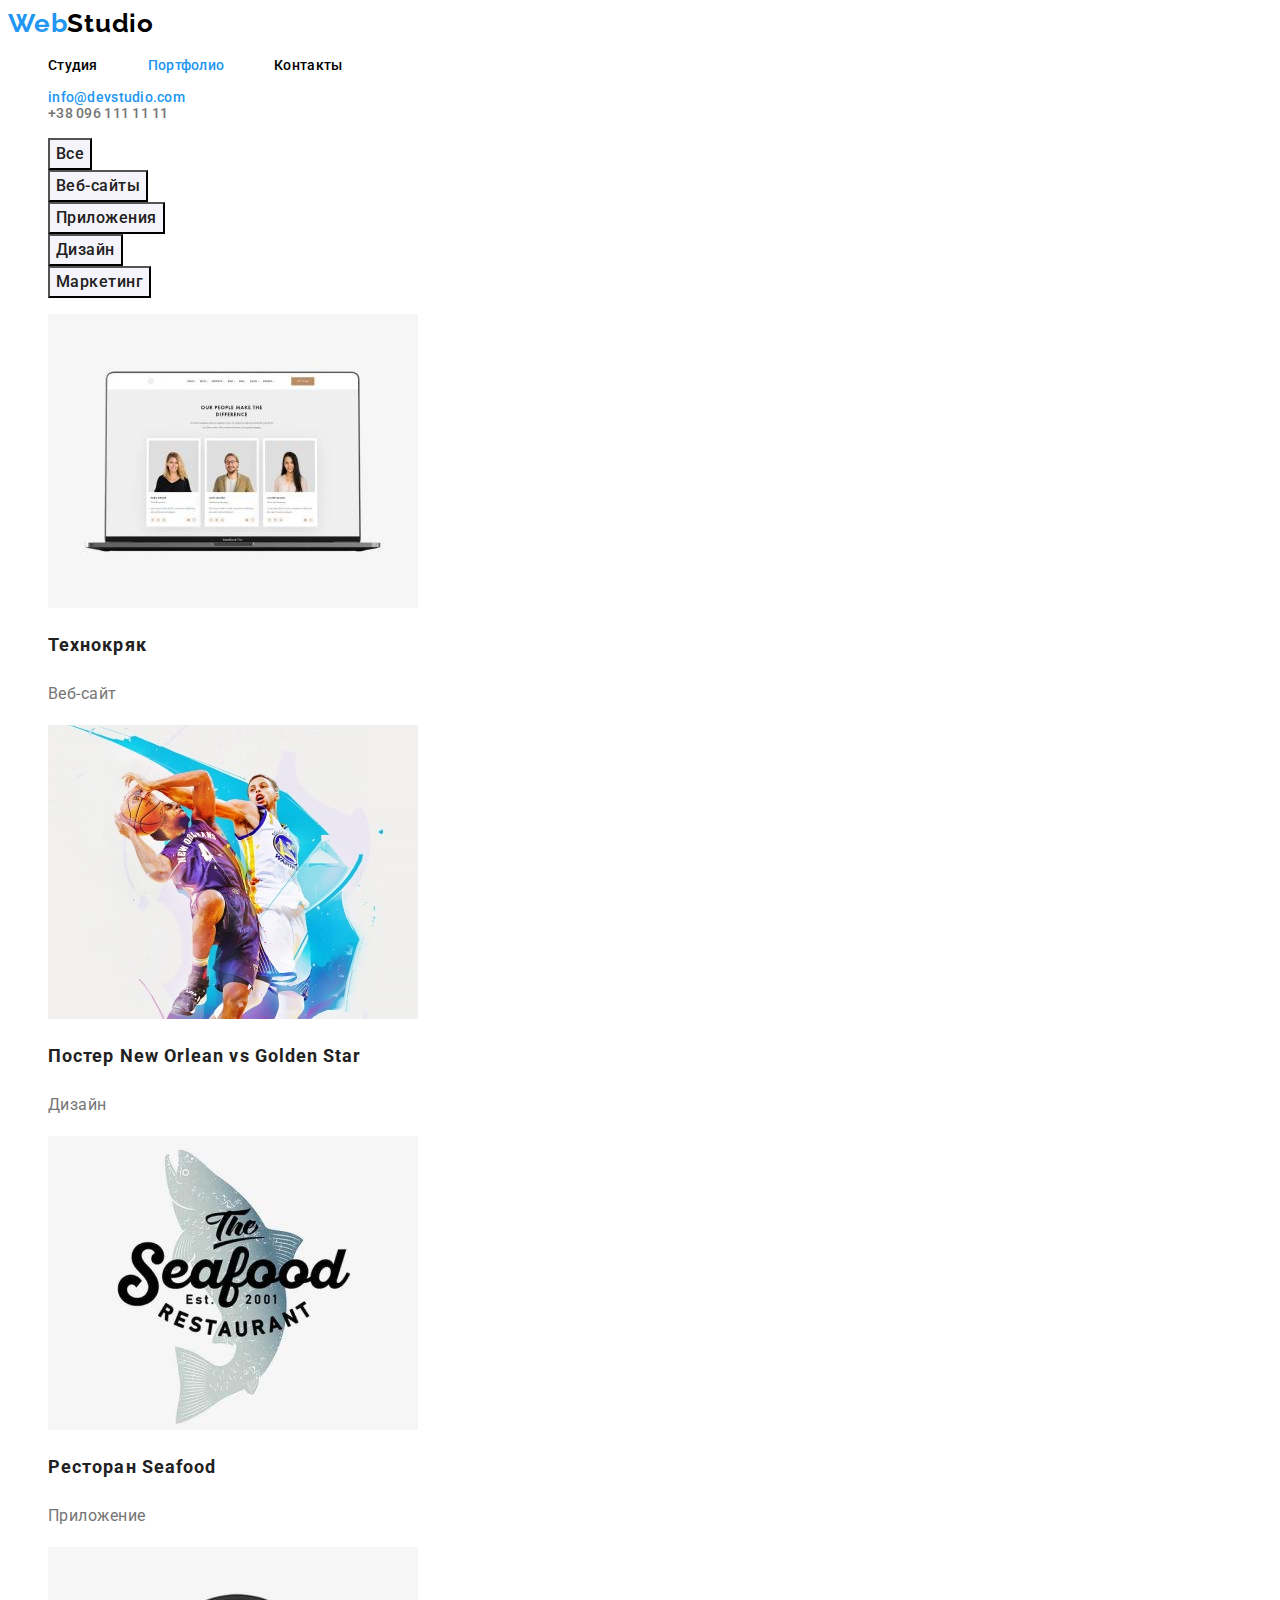
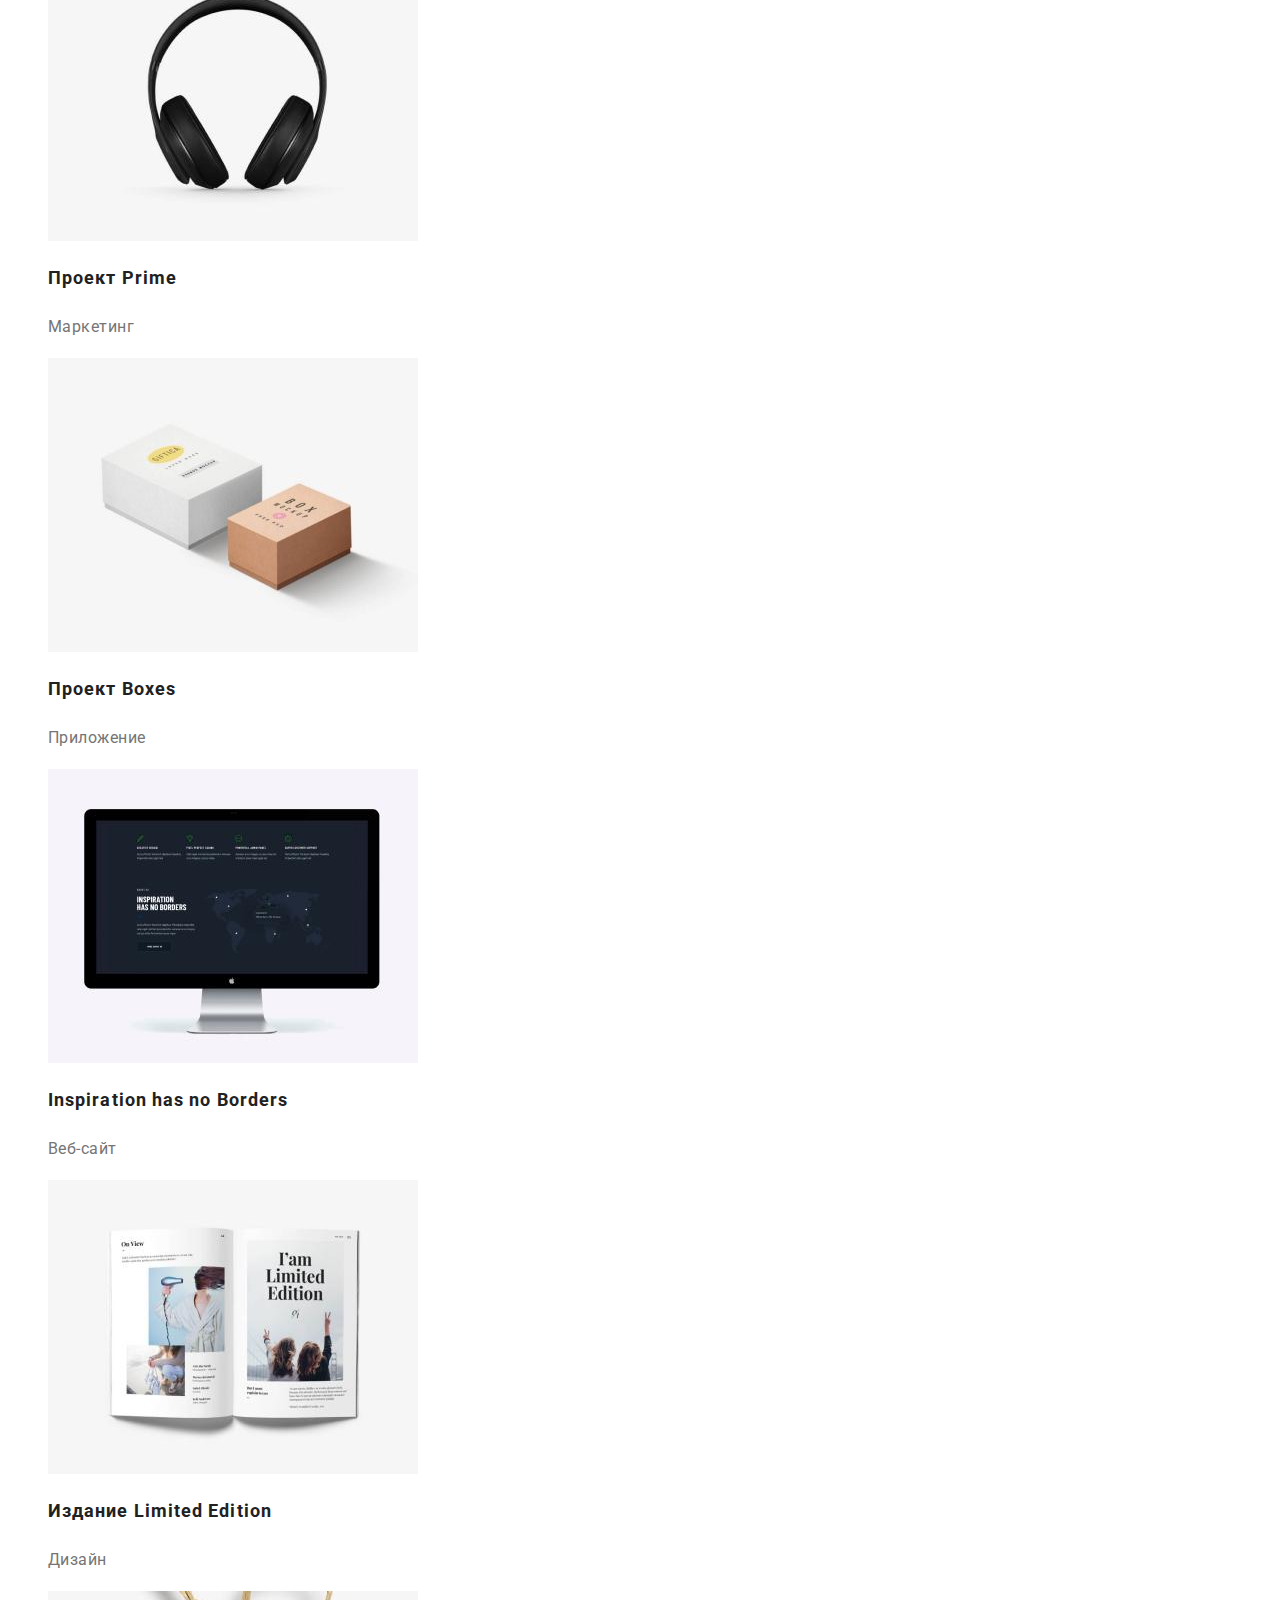
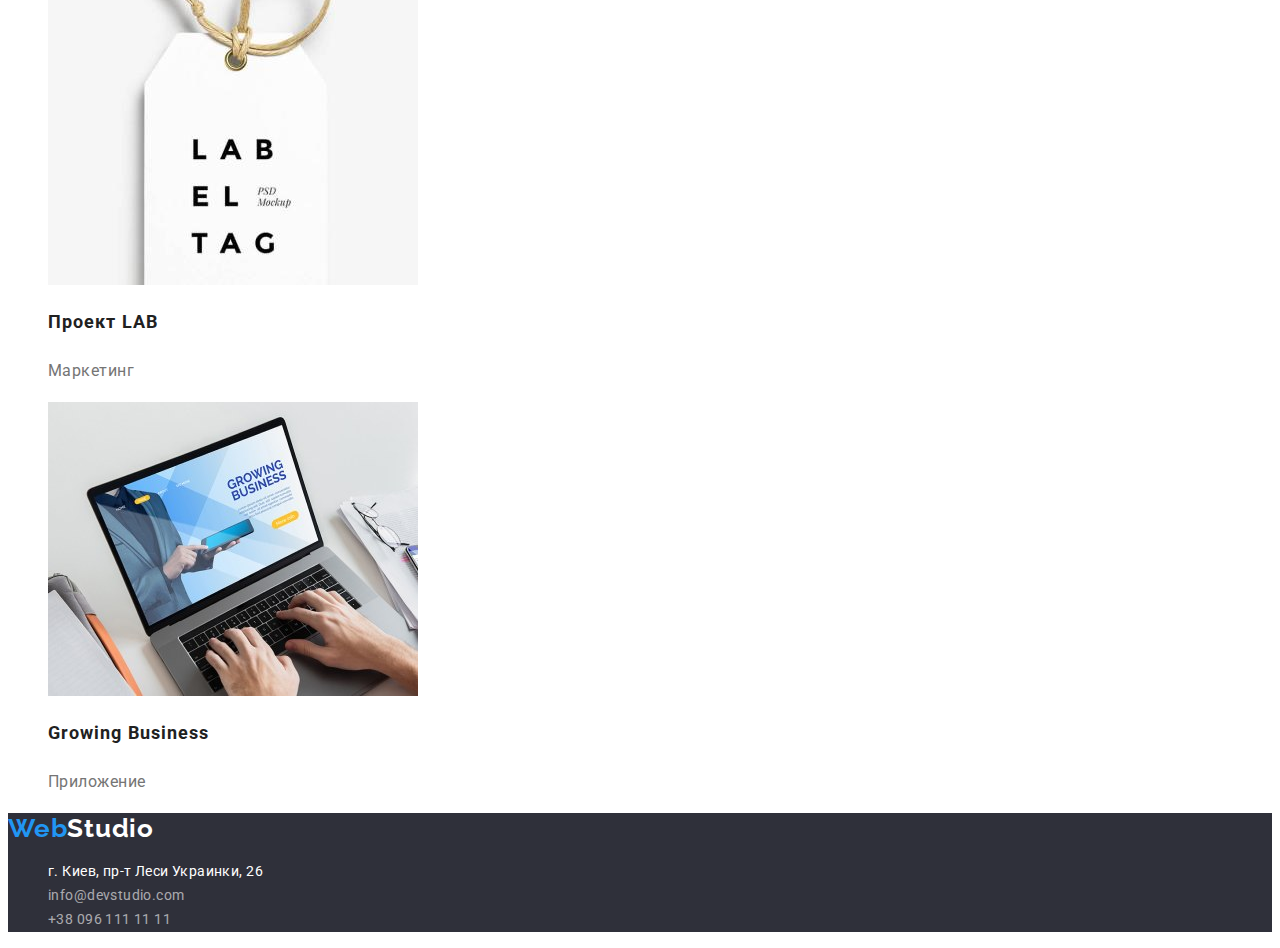
==== portfolio.html @ 764899c0 "start" ====
<!DOCTYPE html>
<html lang="ru">

<head>
  <meta charset="UTF-8" />
  <meta http-equiv="X-UA-Compatible" content="IE=edge" />
  <meta name="viewport" content="width=device-width, initial-scale=1.0" />
  <title>webstudio</title>
  <link rel="preconnect" href="https://fonts.googleapis.com" />
  <link rel="preconnect" href="https://fonts.gstatic.com" crossorigin />
  <link href="https://fonts.googleapis.com/css2?family=Raleway:wght@700&family=Roboto:wght@400;500;700;900&display=swap"
    rel="stylesheet" />
  <link rel="stylesheet" href="./css/styles.css" />
</head>

<body>
  <header class="header">
    <a class="header-logo" href="./index.html"><span class="header-web" lang="en">Web</span><span class="header-studio"
        lang="en">Studio</span></a>
    <nav class="header-nav">
      <ul class="header-list list">
        <li class="header-item"><a href="./index.html" class="header-link link ">Студия</a></li>
        <li class="header-item"><a href="./portfolio.html" class="header-link link current">Портфолио</a></li>
        <li class="header-item"><a href="" class="header-link link">Контакты</a></li>
      </ul>
    </nav>

    <ul class="header-contacts list">
      <li class="header-item"><a href="mailto:info@devstudio.com"
          class="header-contacts link current">info@devstudio.com</a></li>
      <li class="header-item"><a href="tel:+380961111111" class="header-contacts link">+38 096 111 11 11</a></li>
    </ul>
  </header>

  <main>
    <section class="filter">
      <h1 class="visually-hidden">Фильтр</h1>
      <ul class="filter-list list">
        <li class="filter-item"><button type="button" class="filter-button">Все</button></li>
        <li class="filter-item"><button type="button" class="filter-button">Веб-сайты</button></li>
        <li class="filter-item"><button type="button" class="filter-button">Приложения</button></li>
        <li class="filter-item"><button type="button" class="filter-button">Дизайн</button></li>
        <li class="filter-item"><button type="button" class="filter-button">Маркетинг</button></li>
      </ul>
      <ul class="filter-examples">
        <li class="filter-examples-item"><a href="" class="filter-examples-link link"></a>
          <img src="./images/portfolio/portfolio1.jpg" alt="веб-сайт технокряк" />
          width="370"
          height="294"
          <h2 class="filter-examples-title">Технокряк</h2>
          <p class="filter-examples-text">Веб-сайт</p>
        </li>
        <li class="filter-examples-item"><a href="" class="filter-examples-link link"></a>
          <img src="./images/portfolio/portfolio2.jpg" alt="Постер New Orlean vs Golden Star" />
          width="370"
          height="294"
          <h2 class="filter-examples-title">Постер <span lang="en">New Orlean vs Golden Star</span></h2>
          <p class="filter-examples-text">Дизайн</p>
        </li>
        <li class="filter-examples-item"><a href="" class="filter-examples-link link"></a>
          <img src="./images/portfolio/portfolio3.jpg" alt="Ресторан Seafood" />
          width="370"
          height="294"
          <h2 class="filter-examples-title">Ресторан <span lang="en">Seafood</span></h2>
          <p class="filter-examples-text">Приложение</p>
        </li>
        <li class="filter-examples-item"><a href="" class="filter-examples-link link"></a>
          <img src="./images/portfolio/portfolio4.jpg" alt="Проект Prime" />
          width="370"
          height="294"
          <h2 class="filter-examples-title">Проект <span lang="en">Prime</span></h2>
          <p class="filter-examples-text">Маркетинг</p>
        </li>
        <li class="filter-examples-item"><a href="" class="filter-examples-link link"></a>
          <img src="./images/portfolio/portfolio5.jpg" alt="Проект Boxes" />
          width="370"
          height="294"
          <h2 class="filter-examples-title">Проект <span lang="en">Boxes</span></h2>
          <p class="filter-examples-text">Приложение</p>
        </li>
        <li class="filter-examples-item"><a href="" class="filter-examples-link link"></a>
          <img src="./images/portfolio/portfolio6.jpg" alt="Inspiration has no Borders" />
          width="370"
          height="294"
          <h2 class="filter-examples-title"><span lang="en">Inspiration has no Borders</span></h2>
          <p class="filter-examples-text">Веб-сайт</p>
        </li>
        <li class="filter-examples-item"><a href="" class="filter-examples-link link"></a>
          <img src="./images/portfolio/portfolio7.jpg" alt="Издание Limited Edition" />
          width="370"
          height="294"
          <h2 class="filter-examples-title">Издание <span lang="en">Limited Edition</span></h2>
          <p class="filter-examples-text">Дизайн</p>
        </li>
        <li class="filter-examples-item"><a href="" class="filter-examples-link link"></a>
          <img src="./images/portfolio/portfolio8.jpg" alt="Проект LAB" />
          width="370"
          height="294"
          <h2 class="filter-examples-title">Проект <span lang="en">LAB</span></h2>
          <p class="filter-examples-text">Маркетинг</p>
        </li>
        <li class="filter-examples-item"><a href="" class="filter-examples-link link"></a>
          <img src="./images/portfolio/portfolio9.jpg" alt="Growing Business" />
          width="370"
          height="294"
          <h2 class="filter-examples-title"><span lang="en">Growing Business</span></h2>
          <p class="filter-examples-text">Приложение</p>
        </li>
      </ul>
    </section>
  </main>
  <footer class="footer">
    <a class="footer-logo" href="./index.html"><span class="footer-web" lang="en">Web</span><span class="footer-studio"
        lang="en">Studio</span></a>
    <address class="footer-address">
      <ul class="footer-address-list list">
        <li class="footer-address-item">
          <a href="https://goo.gl/maps/FD98pW3v6EqiZi8m8" class="footer-address-map link" target="_blank"
            rel="noopener noreferrer">
            г. Киев, пр-т Леси Украинки, 26
          </a>
        </li>
        <li class="footer-address-item">
          <a href="mailto:info@devstudio.com" class="footer-address-mail link">
            info@devstudio.com
          </a>
        </li>
        <li class="footer-address-item">
          <a href="tel:+380961111111" class="footer-address-tel link">
            +38 096 111 11 11
          </a>
        </li>
      </ul>
    </address>
  </footer>
</body>

</html>
---- css/styles.css ----
:root {
  --logo-color: #ffffff;
  --main-title-color: #ffffff;
  --second-title-color: #212121;
  --first-text-color: #757575;
  --second-text-color: #212121;
  --third-text-color: #ffffff;
  --fourth-text-color: rgba(255, 255, 255, 0.6);
  --button-color: #ffffff;
  --header-main-text-color: #000000;
  --header-second-text-color: #757575;
  --accent-color: #2196f3;
  --background-block-color: #2f303a;
  --background-block-secondary-color: #f5f4fa;
  --background-color-third-color: #ffffff;
}

body {
  font-family: "Roboto", sans-serif;
  color: var(--main-title-color);
}

.list {
  list-style: none;
}
.link {
  text-decoration: none;
}
.visually-hidden {
  position: absolute;
  white-space: nowrap;
  width: 1px;
  height: 1px;
  overflow: hidden;
  border: 0;
  padding: 0;
  clip: rect(0 0 0 0);
  clip-path: inset(50%);
  margin: -1px;
}

/* ---------------HEADER----------------- */
.header-link,
.footer-link {
  font-weight: 500;
  font-size: 14px;
  line-height: 1.14;
  letter-spacing: 0.02em;
  color: var(--header-main-text-color);
}
.header-link:hover,
.header-link:focus {
  color: var(--accent-color);
}
.header-nav .link.current {
  color: var(--accent-color);
}
.header-contacts .link.current {
  color: var(--accent-color);
}
.header-contacts:hover,
.header-contacts:focus {
  color: var(--accent-color);
}
.header-logo {
  font-family: Raleway;
  font-weight: 700;
  font-size: 26px;
  line-height: 1.19;
  letter-spacing: 0.03em;
  text-decoration: none;
}
.header-web {
  color: var(--accent-color);
}
.header-studio {
  color: var(--header-main-text-color);
}
.header-list {
  display: flex;
}
.header-item:not(:last-child) {
  margin-right: 50px;
}
.header-contacts {
  font-weight: 500;
  font-size: 14px;
  line-height: 1.14;
  letter-spacing: 0.02em;
  color: var(--header-second-text-color);
  text-decoration: none;
}

/* --------------HERO---------------- */
.hero-title {
  font-weight: 900;
  font-size: 44px;
  line-height: 1.36;
  text-align: center;
  letter-spacing: 0.06em;
  text-transform: uppercase;
  color: var(--main-title-color);
}
.hero-btn {
  font-family: inherit;
  font-weight: 700;
  font-size: 16px;
  line-height: 1.87;
  display: flex;
  align-items: center;
  text-align: center;
  letter-spacing: 0.06em;
  cursor: pointer;
  color: var(--button-color);
  background-color: var(--accent-color);
}
.hero {
  background-color: var(--background-block-color);
}
/* ----------------FEATURES---------------*/
.features-title {
  font-weight: 700;
  font-size: 14px;
  line-height: 1.14;
  letter-spacing: 0.03em;
  text-transform: uppercase;
  color: var(--second-title-color);
}
.features-text {
  font-size: 14px;
  line-height: 1.71;
  letter-spacing: 0.03em;
  color: var(--first-text-color);
}
/* -----------------ABOUT-US-------------- */
.about-us-title {
  font-weight: 700;
  font-size: 36px;
  line-height: 1.67;
  text-align: center;
  letter-spacing: 0.03em;
  color: var(--second-title-color);
}
/* -----------------OUR-TEAM--------------- */
.our-team-title {
  font-weight: 700;
  font-size: 36px;
  line-height: 1.17;
  text-align: center;
  letter-spacing: 0.03em;
  color: var(--second-title-color);
}
.our-team-subtitle {
  font-weight: 500;
  font-size: 16px;
  line-height: 1.19;
  text-align: center;
  letter-spacing: 0.03em;
  color: var(--second-text-color);
}
.our-team-text {
  font-size: 16px;
  line-height: 1.19;
  text-align: center;
  letter-spacing: 0.03em;
  color: var(--first-text-color);
}
.our-team {
  background-color: var(--background-block-secondary-color);
}
/* -----------------FOOTER-------------------------- */
.footer-address-map:hover,
.footer-address-map:focus {
  color: var(--accent-color);
}
.footer-address-mail:hover,
.footer-address-mail:focus {
  color: var(--accent-color);
}
.footer-address-tel:hover,
.footer-address-tel:focus {
  color: var(--accent-color);
}

.footer-address-tel {
  font-size: 14px;
  line-height: 1.71;
  letter-spacing: 0.03em;
  color: var(--fourth-text-color);
}
.footer-address-mail {
  font-size: 14px;
  line-height: 1.71;
  letter-spacing: 0.03em;
  color: var(--fourth-text-color);
}
.footer-address-map {
  font-size: 14px;
  line-height: 1.71;
  letter-spacing: 0.03em;
  color: var(--third-text-color);
}
.footer-address {
  font-style: normal;
}
.footer-logo {
  font-family: Raleway;
  font-weight: 700;
  font-size: 26px;
  line-height: 1.19;
  letter-spacing: 0.03em;
  text-decoration: none;
}
.footer-web {
  color: var(--accent-color);
}
.footer-studio {
  color: var(--logo-color);
}
.footer {
  background-color: var(--background-block-color);
}

/* ---------PORTFOLIO-FILTER------ */
.filter-button {
  font-family: inherit;
  font-weight: 500;
  font-size: 16px;
  line-height: 1.63;
  letter-spacing: 0.03em;
  text-align: center;
  cursor: pointer;
  color: var(--second-title-color);
  background-color: var(--background-block-secondary-color);
}
.filter-button:hover,
.filter-button:focus {
  background-color: var(--accent-color);
  color: var(--button-color);
}
.filter-examples-title {
  font-weight: 700;
  font-size: 18px;
  line-height: 2;
  text-align: left;
  letter-spacing: 0.06em;
  color: var(--second-title-color);
  background-color: var(--background-color-third-color);
}
.filter-examples-text {
  font-size: 16px;
  line-height: 1.88;
  text-align: left;
  letter-spacing: 0.03em;
  color: var(--first-text-color);
  background-color: var(--background-color-third-color);
}
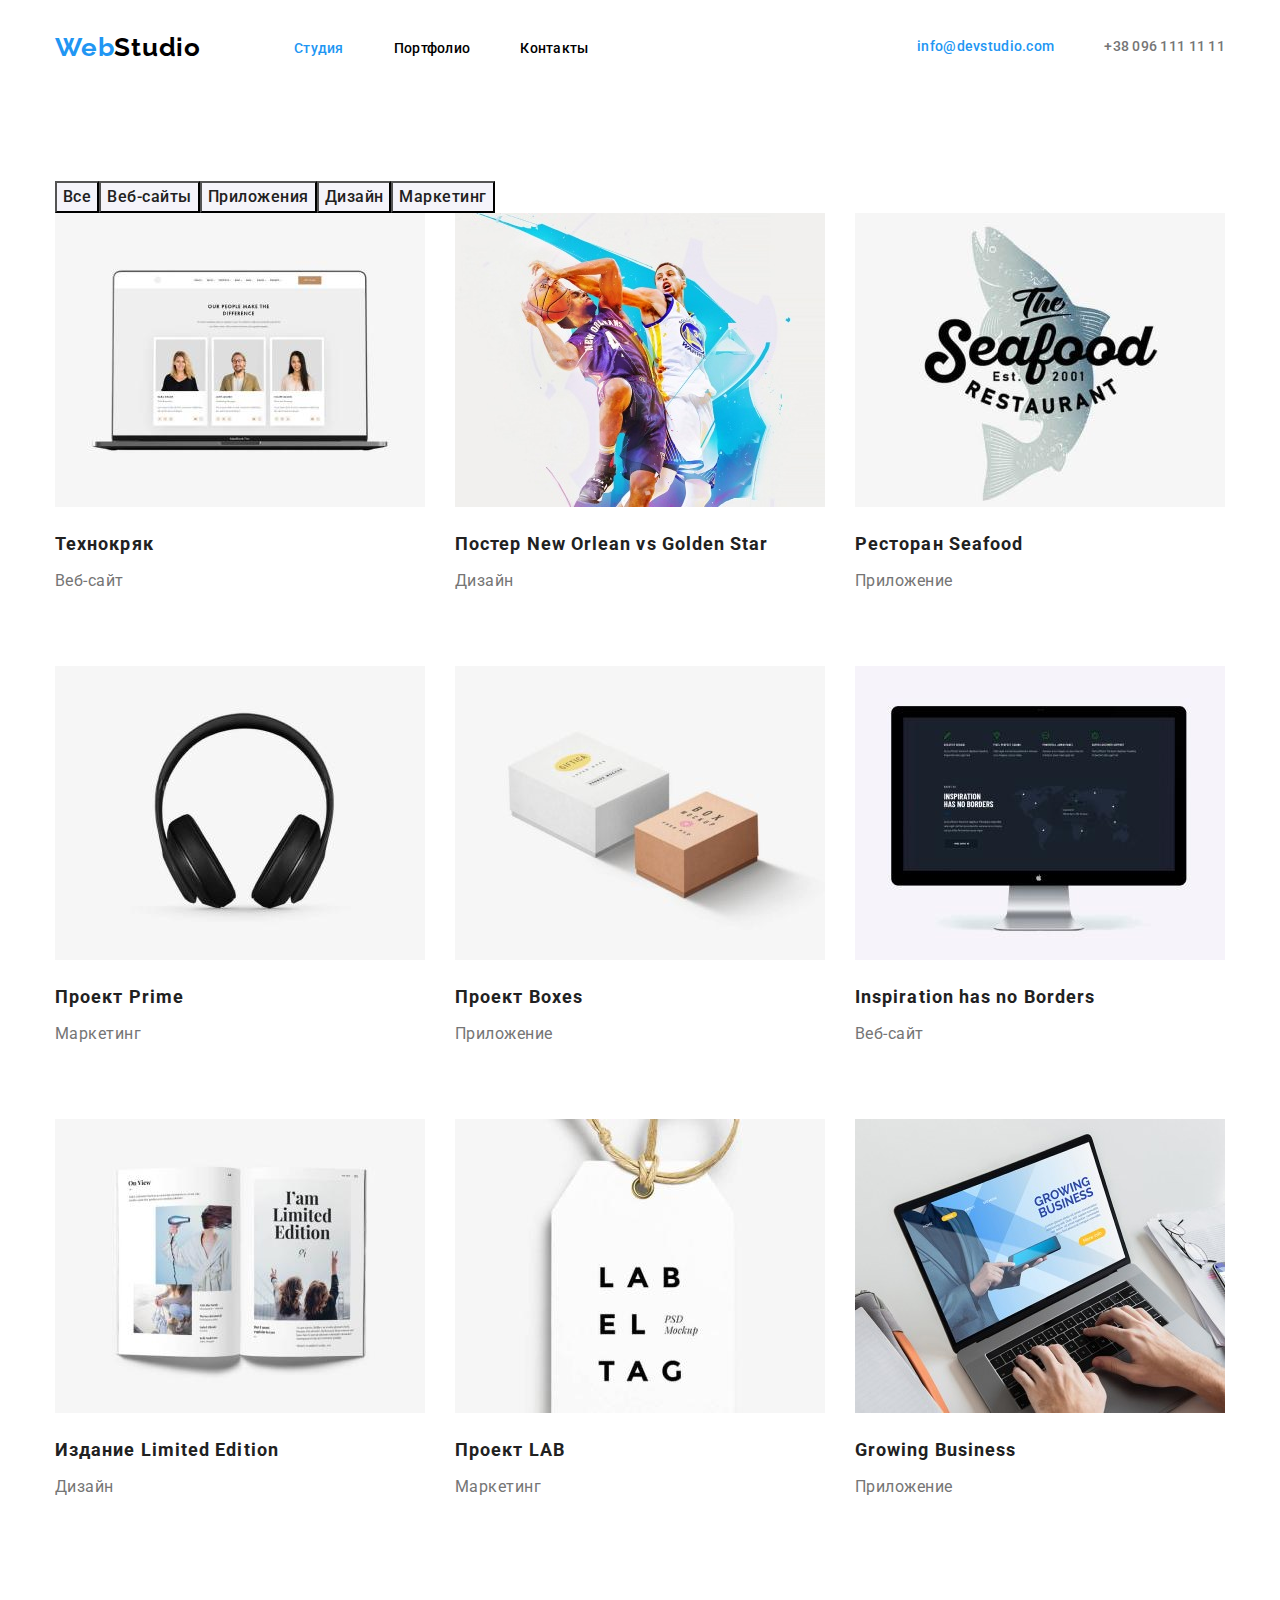
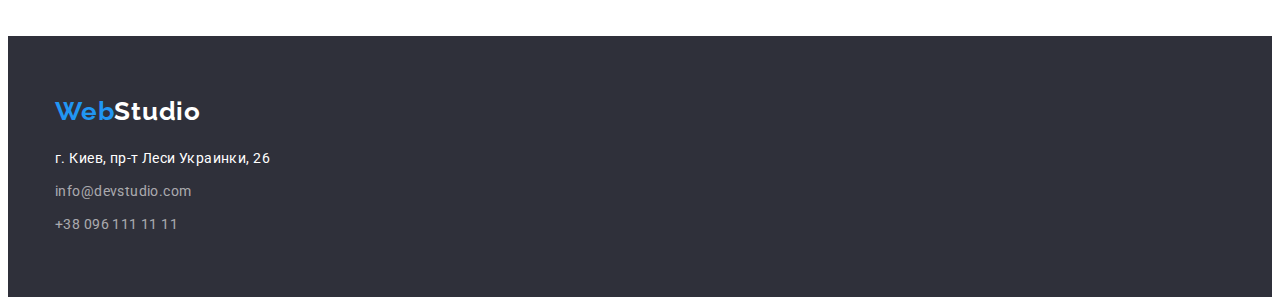
==== commit 63b144f3: "filter-examples done" ====
--- a/portfolio.html
+++ b/portfolio.html
@@ -10,128 +10,149 @@
   <link rel="preconnect" href="https://fonts.gstatic.com" crossorigin />
   <link href="https://fonts.googleapis.com/css2?family=Raleway:wght@700&family=Roboto:wght@400;500;700;900&display=swap"
     rel="stylesheet" />
+  <link rel="stylesheet" href="https://cdnjs.cloudflare.com/ajax/libs/modern-normalize/1.1.0/modern-normalize.min.css"
+    integrity="sha512-wpPYUAdjBVSE4KJnH1VR1HeZfpl1ub8YT/NKx4PuQ5NmX2tKuGu6U/JRp5y+Y8XG2tV+wKQpNHVUX03MfMFn9Q=="
+    crossorigin="anonymous" referrerpolicy="no-referrer" />
   <link rel="stylesheet" href="./css/styles.css" />
 </head>
 
 <body>
   <header class="header">
-    <a class="header-logo" href="./index.html"><span class="header-web" lang="en">Web</span><span class="header-studio"
-        lang="en">Studio</span></a>
-    <nav class="header-nav">
-      <ul class="header-list list">
-        <li class="header-item"><a href="./index.html" class="header-link link ">Студия</a></li>
-        <li class="header-item"><a href="./portfolio.html" class="header-link link current">Портфолио</a></li>
-        <li class="header-item"><a href="" class="header-link link">Контакты</a></li>
+    <div class="container header-container">
+      <a class="header-logo" href="./index.html">
+        <span class="header-web" lang="en">Web</span><span class="header-studio" lang="en">Studio</span>
+      </a>
+      <nav class="header-nav">
+        <ul class="header-list list">
+          <li class="header-item">
+            <a href="./index.html" class="header-link link current">Студия</a>
+          </li>
+          <li class="header-item">
+            <a href="./portfolio.html" class="header-link link">Портфолио</a>
+          </li>
+          <li class="header-item">
+            <a href="" class="header-link link">Контакты</a>
+          </li>
+        </ul>
+      </nav>
+
+      <ul class="header-contacts list">
+        <li class="header-item">
+          <a href="mailto:info@devstudio.com" class="header-contacts link current">info@devstudio.com</a>
+        </li>
+        <li class="header-item">
+          <a href="tel:+380961111111" class="header-contacts link">
+            +38 096 111 11 11
+          </a>
+        </li>
       </ul>
-    </nav>
-
-    <ul class="header-contacts list">
-      <li class="header-item"><a href="mailto:info@devstudio.com"
-          class="header-contacts link current">info@devstudio.com</a></li>
-      <li class="header-item"><a href="tel:+380961111111" class="header-contacts link">+38 096 111 11 11</a></li>
-    </ul>
+    </div>
   </header>
 
   <main>
     <section class="filter">
-      <h1 class="visually-hidden">Фильтр</h1>
-      <ul class="filter-list list">
-        <li class="filter-item"><button type="button" class="filter-button">Все</button></li>
-        <li class="filter-item"><button type="button" class="filter-button">Веб-сайты</button></li>
-        <li class="filter-item"><button type="button" class="filter-button">Приложения</button></li>
-        <li class="filter-item"><button type="button" class="filter-button">Дизайн</button></li>
-        <li class="filter-item"><button type="button" class="filter-button">Маркетинг</button></li>
-      </ul>
-      <ul class="filter-examples">
-        <li class="filter-examples-item"><a href="" class="filter-examples-link link"></a>
-          <img src="./images/portfolio/portfolio1.jpg" alt="веб-сайт технокряк" />
-          width="370"
-          height="294"
-          <h2 class="filter-examples-title">Технокряк</h2>
-          <p class="filter-examples-text">Веб-сайт</p>
-        </li>
-        <li class="filter-examples-item"><a href="" class="filter-examples-link link"></a>
-          <img src="./images/portfolio/portfolio2.jpg" alt="Постер New Orlean vs Golden Star" />
-          width="370"
-          height="294"
-          <h2 class="filter-examples-title">Постер <span lang="en">New Orlean vs Golden Star</span></h2>
-          <p class="filter-examples-text">Дизайн</p>
-        </li>
-        <li class="filter-examples-item"><a href="" class="filter-examples-link link"></a>
-          <img src="./images/portfolio/portfolio3.jpg" alt="Ресторан Seafood" />
-          width="370"
-          height="294"
-          <h2 class="filter-examples-title">Ресторан <span lang="en">Seafood</span></h2>
-          <p class="filter-examples-text">Приложение</p>
-        </li>
-        <li class="filter-examples-item"><a href="" class="filter-examples-link link"></a>
-          <img src="./images/portfolio/portfolio4.jpg" alt="Проект Prime" />
-          width="370"
-          height="294"
-          <h2 class="filter-examples-title">Проект <span lang="en">Prime</span></h2>
-          <p class="filter-examples-text">Маркетинг</p>
-        </li>
-        <li class="filter-examples-item"><a href="" class="filter-examples-link link"></a>
-          <img src="./images/portfolio/portfolio5.jpg" alt="Проект Boxes" />
-          width="370"
-          height="294"
-          <h2 class="filter-examples-title">Проект <span lang="en">Boxes</span></h2>
-          <p class="filter-examples-text">Приложение</p>
-        </li>
-        <li class="filter-examples-item"><a href="" class="filter-examples-link link"></a>
-          <img src="./images/portfolio/portfolio6.jpg" alt="Inspiration has no Borders" />
-          width="370"
-          height="294"
-          <h2 class="filter-examples-title"><span lang="en">Inspiration has no Borders</span></h2>
-          <p class="filter-examples-text">Веб-сайт</p>
-        </li>
-        <li class="filter-examples-item"><a href="" class="filter-examples-link link"></a>
-          <img src="./images/portfolio/portfolio7.jpg" alt="Издание Limited Edition" />
-          width="370"
-          height="294"
-          <h2 class="filter-examples-title">Издание <span lang="en">Limited Edition</span></h2>
-          <p class="filter-examples-text">Дизайн</p>
-        </li>
-        <li class="filter-examples-item"><a href="" class="filter-examples-link link"></a>
-          <img src="./images/portfolio/portfolio8.jpg" alt="Проект LAB" />
-          width="370"
-          height="294"
-          <h2 class="filter-examples-title">Проект <span lang="en">LAB</span></h2>
-          <p class="filter-examples-text">Маркетинг</p>
-        </li>
-        <li class="filter-examples-item"><a href="" class="filter-examples-link link"></a>
-          <img src="./images/portfolio/portfolio9.jpg" alt="Growing Business" />
-          width="370"
-          height="294"
-          <h2 class="filter-examples-title"><span lang="en">Growing Business</span></h2>
-          <p class="filter-examples-text">Приложение</p>
-        </li>
-      </ul>
+      <div class="container">
+        <h1 class="visually-hidden">Фильтр</h1>
+        <ul class="filter-list list">
+          <li class="filter-item"><button type="button" class="filter-button">Все</button></li>
+          <li class="filter-item"><button type="button" class="filter-button">Веб-сайты</button></li>
+          <li class="filter-item"><button type="button" class="filter-button">Приложения</button></li>
+          <li class="filter-item"><button type="button" class="filter-button">Дизайн</button></li>
+          <li class="filter-item"><button type="button" class="filter-button">Маркетинг</button></li>
+        </ul>
+        <ul class="filter-examples">
+          <li class="filter-examples-item"><a href="" class="filter-examples-link link"></a>
+            <img src="./images/portfolio/portfolio1.jpg" alt="веб-сайт технокряк" />
+            width="370"
+            height="294"
+            <h2 class="filter-examples-title">Технокряк</h2>
+            <p class="filter-examples-text">Веб-сайт</p>
+          </li>
+          <li class="filter-examples-item"><a href="" class="filter-examples-link link"></a>
+            <img src="./images/portfolio/portfolio2.jpg" alt="Постер New Orlean vs Golden Star" />
+            width="370"
+            height="294"
+            <h2 class="filter-examples-title">Постер <span lang="en">New Orlean vs Golden Star</span></h2>
+            <p class="filter-examples-text">Дизайн</p>
+          </li>
+          <li class="filter-examples-item"><a href="" class="filter-examples-link link"></a>
+            <img src="./images/portfolio/portfolio3.jpg" alt="Ресторан Seafood" />
+            width="370"
+            height="294"
+            <h2 class="filter-examples-title">Ресторан <span lang="en">Seafood</span></h2>
+            <p class="filter-examples-text">Приложение</p>
+          </li>
+          <li class="filter-examples-item"><a href="" class="filter-examples-link link"></a>
+            <img src="./images/portfolio/portfolio4.jpg" alt="Проект Prime" />
+            width="370"
+            height="294"
+            <h2 class="filter-examples-title">Проект <span lang="en">Prime</span></h2>
+            <p class="filter-examples-text">Маркетинг</p>
+          </li>
+          <li class="filter-examples-item"><a href="" class="filter-examples-link link"></a>
+            <img src="./images/portfolio/portfolio5.jpg" alt="Проект Boxes" />
+            width="370"
+            height="294"
+            <h2 class="filter-examples-title">Проект <span lang="en">Boxes</span></h2>
+            <p class="filter-examples-text">Приложение</p>
+          </li>
+          <li class="filter-examples-item"><a href="" class="filter-examples-link link"></a>
+            <img src="./images/portfolio/portfolio6.jpg" alt="Inspiration has no Borders" />
+            width="370"
+            height="294"
+            <h2 class="filter-examples-title"><span lang="en">Inspiration has no Borders</span></h2>
+            <p class="filter-examples-text">Веб-сайт</p>
+          </li>
+          <li class="filter-examples-item"><a href="" class="filter-examples-link link"></a>
+            <img src="./images/portfolio/portfolio7.jpg" alt="Издание Limited Edition" />
+            width="370"
+            height="294"
+            <h2 class="filter-examples-title">Издание <span lang="en">Limited Edition</span></h2>
+            <p class="filter-examples-text">Дизайн</p>
+          </li>
+          <li class="filter-examples-item"><a href="" class="filter-examples-link link"></a>
+            <img src="./images/portfolio/portfolio8.jpg" alt="Проект LAB" />
+            width="370"
+            height="294"
+            <h2 class="filter-examples-title">Проект <span lang="en">LAB</span></h2>
+            <p class="filter-examples-text">Маркетинг</p>
+          </li>
+          <li class="filter-examples-item"><a href="" class="filter-examples-link link"></a>
+            <img src="./images/portfolio/portfolio9.jpg" alt="Growing Business" />
+            width="370"
+            height="294"
+            <h2 class="filter-examples-title"><span lang="en">Growing Business</span></h2>
+            <p class="filter-examples-text">Приложение</p>
+          </li>
+        </ul>
+      </div>
     </section>
   </main>
   <footer class="footer">
-    <a class="footer-logo" href="./index.html"><span class="footer-web" lang="en">Web</span><span class="footer-studio"
-        lang="en">Studio</span></a>
-    <address class="footer-address">
-      <ul class="footer-address-list list">
-        <li class="footer-address-item">
-          <a href="https://goo.gl/maps/FD98pW3v6EqiZi8m8" class="footer-address-map link" target="_blank"
-            rel="noopener noreferrer">
-            г. Киев, пр-т Леси Украинки, 26
-          </a>
-        </li>
-        <li class="footer-address-item">
-          <a href="mailto:info@devstudio.com" class="footer-address-mail link">
-            info@devstudio.com
-          </a>
-        </li>
-        <li class="footer-address-item">
-          <a href="tel:+380961111111" class="footer-address-tel link">
-            +38 096 111 11 11
-          </a>
-        </li>
-      </ul>
-    </address>
+    <div class="container">
+      <a class="footer-logo" href="./index.html"><span class="footer-web" lang="en">Web</span><span
+          class="footer-studio" lang="en">Studio</span></a>
+      <address class="footer-address">
+        <ul class="footer-address-list list">
+          <li class="footer-address-item">
+            <a href="https://goo.gl/maps/FD98pW3v6EqiZi8m8" class="footer-address-map link" target="_blank"
+              rel="noopener noreferrer">
+              г. Киев, пр-т Леси Украинки, 26
+            </a>
+          </li>
+          <li class="footer-address-item">
+            <a href="mailto:info@devstudio.com" class="footer-address-mail link">
+              info@devstudio.com
+            </a>
+          </li>
+          <li class="footer-address-item">
+            <a href="tel:+380961111111" class="footer-address-tel link">
+              +38 096 111 11 11
+            </a>
+          </li>
+        </ul>
+      </address>
+    </div>
   </footer>
 </body>
 
--- a/css/styles.css
+++ b/css/styles.css
@@ -15,6 +15,31 @@
   --background-color-third-color: #ffffff;
 }
 
+p, 
+h1, 
+h2, 
+h3, 
+h4, 
+h5, 
+h6 {
+  margin: 0;
+}
+ul {
+  margin: 0;
+  padding: 0;
+}
+img {
+  display: block;
+  max-width: 100%;
+  height: auto;
+}
+.container {
+  width: 1200px;
+  box-sizing: border-box;
+  padding-left: 15px;
+  padding-right: 15px;
+  margin: 0 auto;
+}
 body {
   font-family: "Roboto", sans-serif;
   color: var(--main-title-color);
@@ -40,8 +65,17 @@
 }
 
 /* ---------------HEADER----------------- */
-.header-link,
-.footer-link {
+.header-container {
+  display: flex;
+  align-items: center;
+}
+.header {
+  padding-top: 24px;
+  padding-bottom: 24px;
+  border-bottom-width: 1px;
+  border-bottom-color: #ECECEC;
+}
+.header-link {
   font-weight: 500;
   font-size: 14px;
   line-height: 1.14;
@@ -63,6 +97,7 @@
   color: var(--accent-color);
 }
 .header-logo {
+  margin-right: 93px;
   font-family: Raleway;
   font-weight: 700;
   font-size: 26px;
@@ -78,11 +113,14 @@
 }
 .header-list {
   display: flex;
-}
+  align-items: center;
+  }
 .header-item:not(:last-child) {
   margin-right: 50px;
 }
 .header-contacts {
+  display: flex;
+  margin-left: auto;
   font-weight: 500;
   font-size: 14px;
   line-height: 1.14;
@@ -97,8 +135,12 @@
   font-size: 44px;
   line-height: 1.36;
   text-align: center;
+  min-width: 696px;
   letter-spacing: 0.06em;
   text-transform: uppercase;
+  padding-right: 236px;
+  padding-left: 236px;
+  margin-bottom: 30px;
   color: var(--main-title-color);
 }
 .hero-btn {
@@ -106,17 +148,23 @@
   font-weight: 700;
   font-size: 16px;
   line-height: 1.87;
-  display: flex;
   align-items: center;
   text-align: center;
   letter-spacing: 0.06em;
+  width: 200px; 
+  height: 50px;
   cursor: pointer;
+  border-radius: 4px;
   color: var(--button-color);
   background-color: var(--accent-color);
 }
-.hero {
+.hero-container {
+  text-align: center;
+  padding-top: 200px;
+  padding-bottom: 200px;
   background-color: var(--background-block-color);
 }
+
 /* ----------------FEATURES---------------*/
 .features-title {
   font-weight: 700;
@@ -132,6 +180,20 @@
   letter-spacing: 0.03em;
   color: var(--first-text-color);
 }
+.features-list {
+  display: flex;
+  flex-wrap: wrap;
+}
+.features-item {
+  width: 270px;
+}
+.features-item:not(:last-child) {
+  margin-right: 30px;
+}
+.features-container {
+  margin-top: 94px;
+  margin-bottom: 94px;
+}
 /* -----------------ABOUT-US-------------- */
 .about-us-title {
   font-weight: 700;
@@ -139,7 +201,17 @@
   line-height: 1.67;
   text-align: center;
   letter-spacing: 0.03em;
-  color: var(--second-title-color);
+  margin-bottom: 50px;
+  color: var(--second-title-color);
+}
+.about-us {
+  margin-bottom: 94px;
+}
+.about-us-list {
+  display: flex;
+}
+.about-us-item:not(:last-child) {
+  margin-right: 30px;
 }
 /* -----------------OUR-TEAM--------------- */
 .our-team-title {
@@ -148,6 +220,7 @@
   line-height: 1.17;
   text-align: center;
   letter-spacing: 0.03em;
+  margin-bottom: 50px;
   color: var(--second-title-color);
 }
 .our-team-subtitle {
@@ -156,6 +229,7 @@
   line-height: 1.19;
   text-align: center;
   letter-spacing: 0.03em;
+  margin-bottom: 10px;
   color: var(--second-text-color);
 }
 .our-team-text {
@@ -163,10 +237,26 @@
   line-height: 1.19;
   text-align: center;
   letter-spacing: 0.03em;
+  padding-bottom: 30px;
   color: var(--first-text-color);
 }
 .our-team {
+  padding-top: 94px;
+  padding-bottom: 94px;
   background-color: var(--background-block-secondary-color);
+}
+.our-team-list {
+  display: flex;
+  flex-wrap: wrap;
+}
+.our-team-item {
+  width: 270px;
+}
+.our-team-item:not(:last-child) {
+  margin-right: 30px;
+}
+.our-team-item-content {
+  padding-top: 30px;
 }
 /* -----------------FOOTER-------------------------- */
 .footer-address-map:hover,
@@ -181,14 +271,8 @@
 .footer-address-tel:focus {
   color: var(--accent-color);
 }
-
-.footer-address-tel {
-  font-size: 14px;
-  line-height: 1.71;
-  letter-spacing: 0.03em;
-  color: var(--fourth-text-color);
-}
-.footer-address-mail {
+.footer-address-tel,
+.footer-address-mail  {
   font-size: 14px;
   line-height: 1.71;
   letter-spacing: 0.03em;
@@ -203,13 +287,18 @@
 .footer-address {
   font-style: normal;
 }
+.footer-address-item:not(:last-child) {
+  margin-bottom: 9px;
+}
 .footer-logo {
+  display: block;
   font-family: Raleway;
   font-weight: 700;
   font-size: 26px;
   line-height: 1.19;
   letter-spacing: 0.03em;
   text-decoration: none;
+  margin-bottom: 20px;
 }
 .footer-web {
   color: var(--accent-color);
@@ -218,10 +307,36 @@
   color: var(--logo-color);
 }
 .footer {
+  padding-top: 60px;
+  padding-bottom: 60px;
   background-color: var(--background-block-color);
 }
 
 /* ---------PORTFOLIO-FILTER------ */
+.filter {
+  padding-top: 94px;
+  padding-bottom: 94px;
+}
+.filter-list {
+  display: flex;
+}
+.filter-examples {
+  display: flex;
+  flex-wrap: wrap;
+}
+.filter-examples-item {
+  width: 370px; 
+  border-bottom: 1px #EEEEEE;
+  margin-right: 30px;
+  margin-bottom: 30px;
+  padding-bottom: 20px;
+}
+.filter-examples-item:nth-child(3n) {
+  margin-right: 0;
+}
+.filter-examples-item:nth-last-child(-n + 3) {
+  margin-bottom: 0;
+}
 .filter-button {
   font-family: inherit;
   font-weight: 500;
@@ -244,6 +359,7 @@
   line-height: 2;
   text-align: left;
   letter-spacing: 0.06em;
+  margin-bottom: 4px;
   color: var(--second-title-color);
   background-color: var(--background-color-third-color);
 }
@@ -252,6 +368,7 @@
   line-height: 1.88;
   text-align: left;
   letter-spacing: 0.03em;
+  padding-bottom: 20px;
   color: var(--first-text-color);
   background-color: var(--background-color-third-color);
 }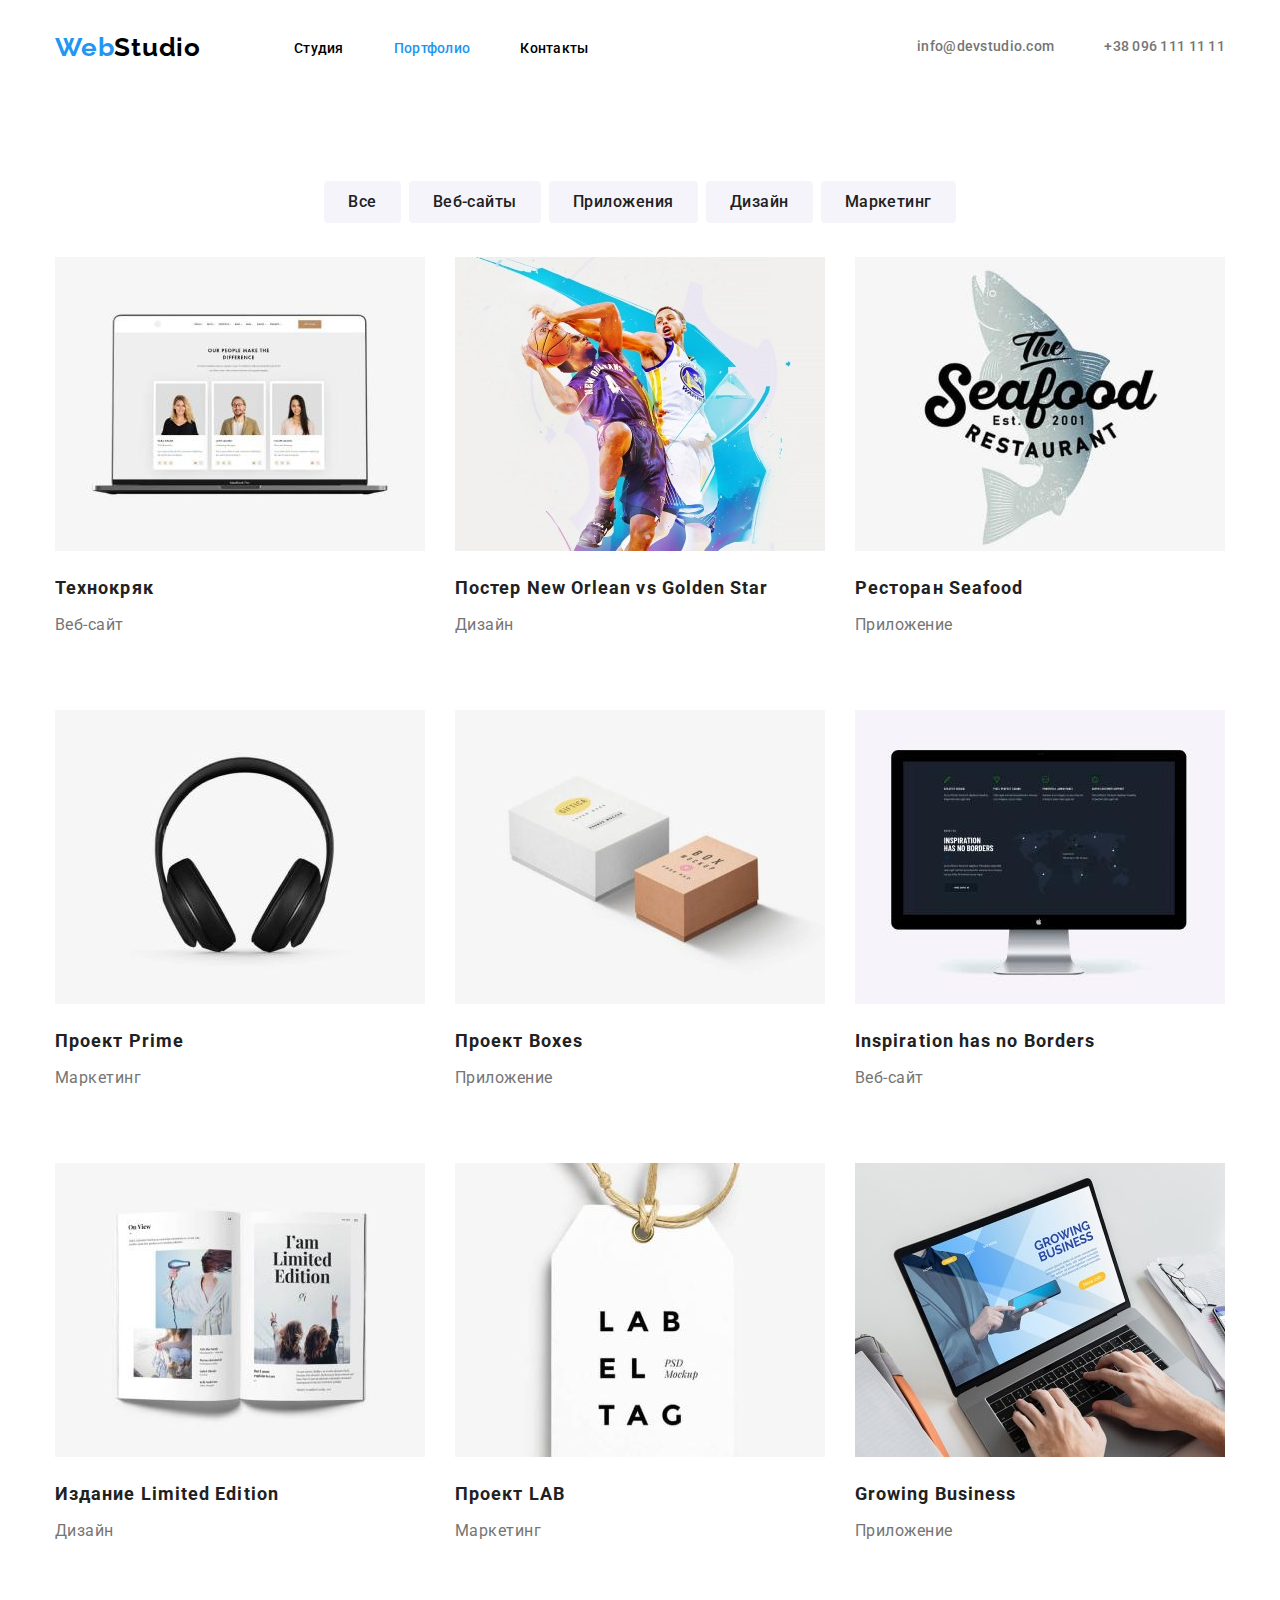
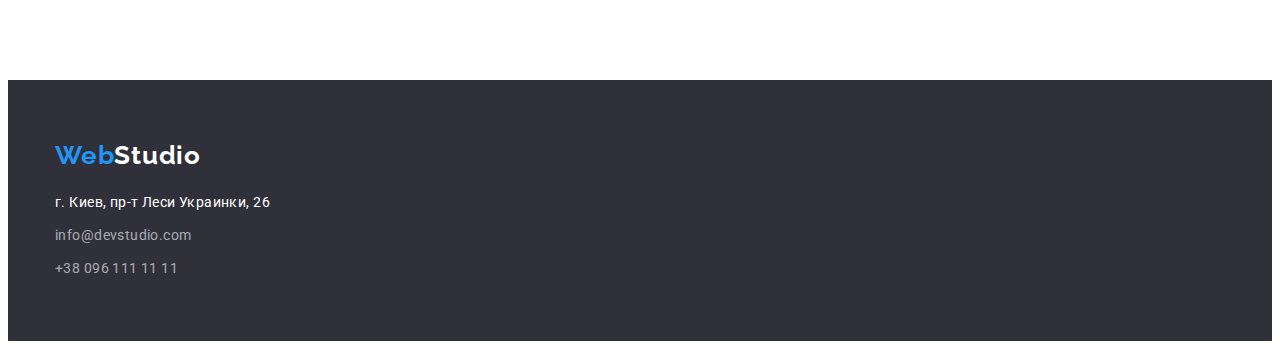
==== commit 002ad83a: "portfolio done" ====
--- a/portfolio.html
+++ b/portfolio.html
@@ -25,10 +25,10 @@
       <nav class="header-nav">
         <ul class="header-list list">
           <li class="header-item">
-            <a href="./index.html" class="header-link link current">Студия</a>
+            <a href="./index.html" class="header-link link">Студия</a>
           </li>
           <li class="header-item">
-            <a href="./portfolio.html" class="header-link link">Портфолио</a>
+            <a href="./portfolio.html" class="header-link link current">Портфолио</a>
           </li>
           <li class="header-item">
             <a href="" class="header-link link">Контакты</a>
@@ -38,7 +38,7 @@
 
       <ul class="header-contacts list">
         <li class="header-item">
-          <a href="mailto:info@devstudio.com" class="header-contacts link current">info@devstudio.com</a>
+          <a href="mailto:info@devstudio.com" class="header-contacts link">info@devstudio.com</a>
         </li>
         <li class="header-item">
           <a href="tel:+380961111111" class="header-contacts link">
@@ -155,5 +155,4 @@
     </div>
   </footer>
 </body>
-
 </html>--- a/css/styles.css
+++ b/css/styles.css
@@ -14,7 +14,6 @@
   --background-block-secondary-color: #f5f4fa;
   --background-color-third-color: #ffffff;
 }
-
 p, 
 h1, 
 h2, 
@@ -44,7 +43,6 @@
   font-family: "Roboto", sans-serif;
   color: var(--main-title-color);
 }
-
 .list {
   list-style: none;
 }
@@ -131,6 +129,9 @@
 
 /* --------------HERO---------------- */
 .hero-title {
+  padding-right: 236px;
+  padding-left: 236px;
+  margin-bottom: 30px;
   font-weight: 900;
   font-size: 44px;
   line-height: 1.36;
@@ -138,9 +139,6 @@
   min-width: 696px;
   letter-spacing: 0.06em;
   text-transform: uppercase;
-  padding-right: 236px;
-  padding-left: 236px;
-  margin-bottom: 30px;
   color: var(--main-title-color);
 }
 .hero-btn {
@@ -196,12 +194,12 @@
 }
 /* -----------------ABOUT-US-------------- */
 .about-us-title {
+  margin-bottom: 50px;
   font-weight: 700;
   font-size: 36px;
   line-height: 1.67;
   text-align: center;
   letter-spacing: 0.03em;
-  margin-bottom: 50px;
   color: var(--second-title-color);
 }
 .about-us {
@@ -215,29 +213,29 @@
 }
 /* -----------------OUR-TEAM--------------- */
 .our-team-title {
+  margin-bottom: 50px;
   font-weight: 700;
   font-size: 36px;
   line-height: 1.17;
   text-align: center;
   letter-spacing: 0.03em;
-  margin-bottom: 50px;
   color: var(--second-title-color);
 }
 .our-team-subtitle {
+  margin-bottom: 10px;
   font-weight: 500;
   font-size: 16px;
   line-height: 1.19;
   text-align: center;
   letter-spacing: 0.03em;
-  margin-bottom: 10px;
   color: var(--second-text-color);
 }
 .our-team-text {
+  padding-bottom: 30px;
   font-size: 16px;
   line-height: 1.19;
   text-align: center;
   letter-spacing: 0.03em;
-  padding-bottom: 30px;
   color: var(--first-text-color);
 }
 .our-team {
@@ -292,13 +290,13 @@
 }
 .footer-logo {
   display: block;
+  margin-bottom: 20px;
   font-family: Raleway;
   font-weight: 700;
   font-size: 26px;
   line-height: 1.19;
   letter-spacing: 0.03em;
   text-decoration: none;
-  margin-bottom: 20px;
 }
 .footer-web {
   color: var(--accent-color);
@@ -319,18 +317,22 @@
 }
 .filter-list {
   display: flex;
+  justify-content: center;
+}
+.filter-item:not(:last-child) {
+  margin-right: 8px;
 }
 .filter-examples {
   display: flex;
   flex-wrap: wrap;
 }
 .filter-examples-item {
+  padding-bottom: 20px;
+  margin-right: 30px;
+  margin-bottom: 30px;
   width: 370px; 
   border-bottom: 1px #EEEEEE;
-  margin-right: 30px;
-  margin-bottom: 30px;
-  padding-bottom: 20px;
-}
+ }
 .filter-examples-item:nth-child(3n) {
   margin-right: 0;
 }
@@ -338,6 +340,8 @@
   margin-bottom: 0;
 }
 .filter-button {
+  padding: 6px 22px;
+  margin-bottom: 34px;
   font-family: inherit;
   font-weight: 500;
   font-size: 16px;
@@ -345,7 +349,9 @@
   letter-spacing: 0.03em;
   text-align: center;
   cursor: pointer;
-  color: var(--second-title-color);
+  border-radius: 4px;
+  color: var(--second-title-color);
+  border-color: transparent;
   background-color: var(--background-block-secondary-color);
 }
 .filter-button:hover,
@@ -354,21 +360,21 @@
   color: var(--button-color);
 }
 .filter-examples-title {
+  margin-bottom: 4px;
   font-weight: 700;
   font-size: 18px;
   line-height: 2;
   text-align: left;
   letter-spacing: 0.06em;
-  margin-bottom: 4px;
   color: var(--second-title-color);
   background-color: var(--background-color-third-color);
 }
 .filter-examples-text {
+  padding-bottom: 20px;
   font-size: 16px;
   line-height: 1.88;
   text-align: left;
   letter-spacing: 0.03em;
-  padding-bottom: 20px;
   color: var(--first-text-color);
   background-color: var(--background-color-third-color);
 }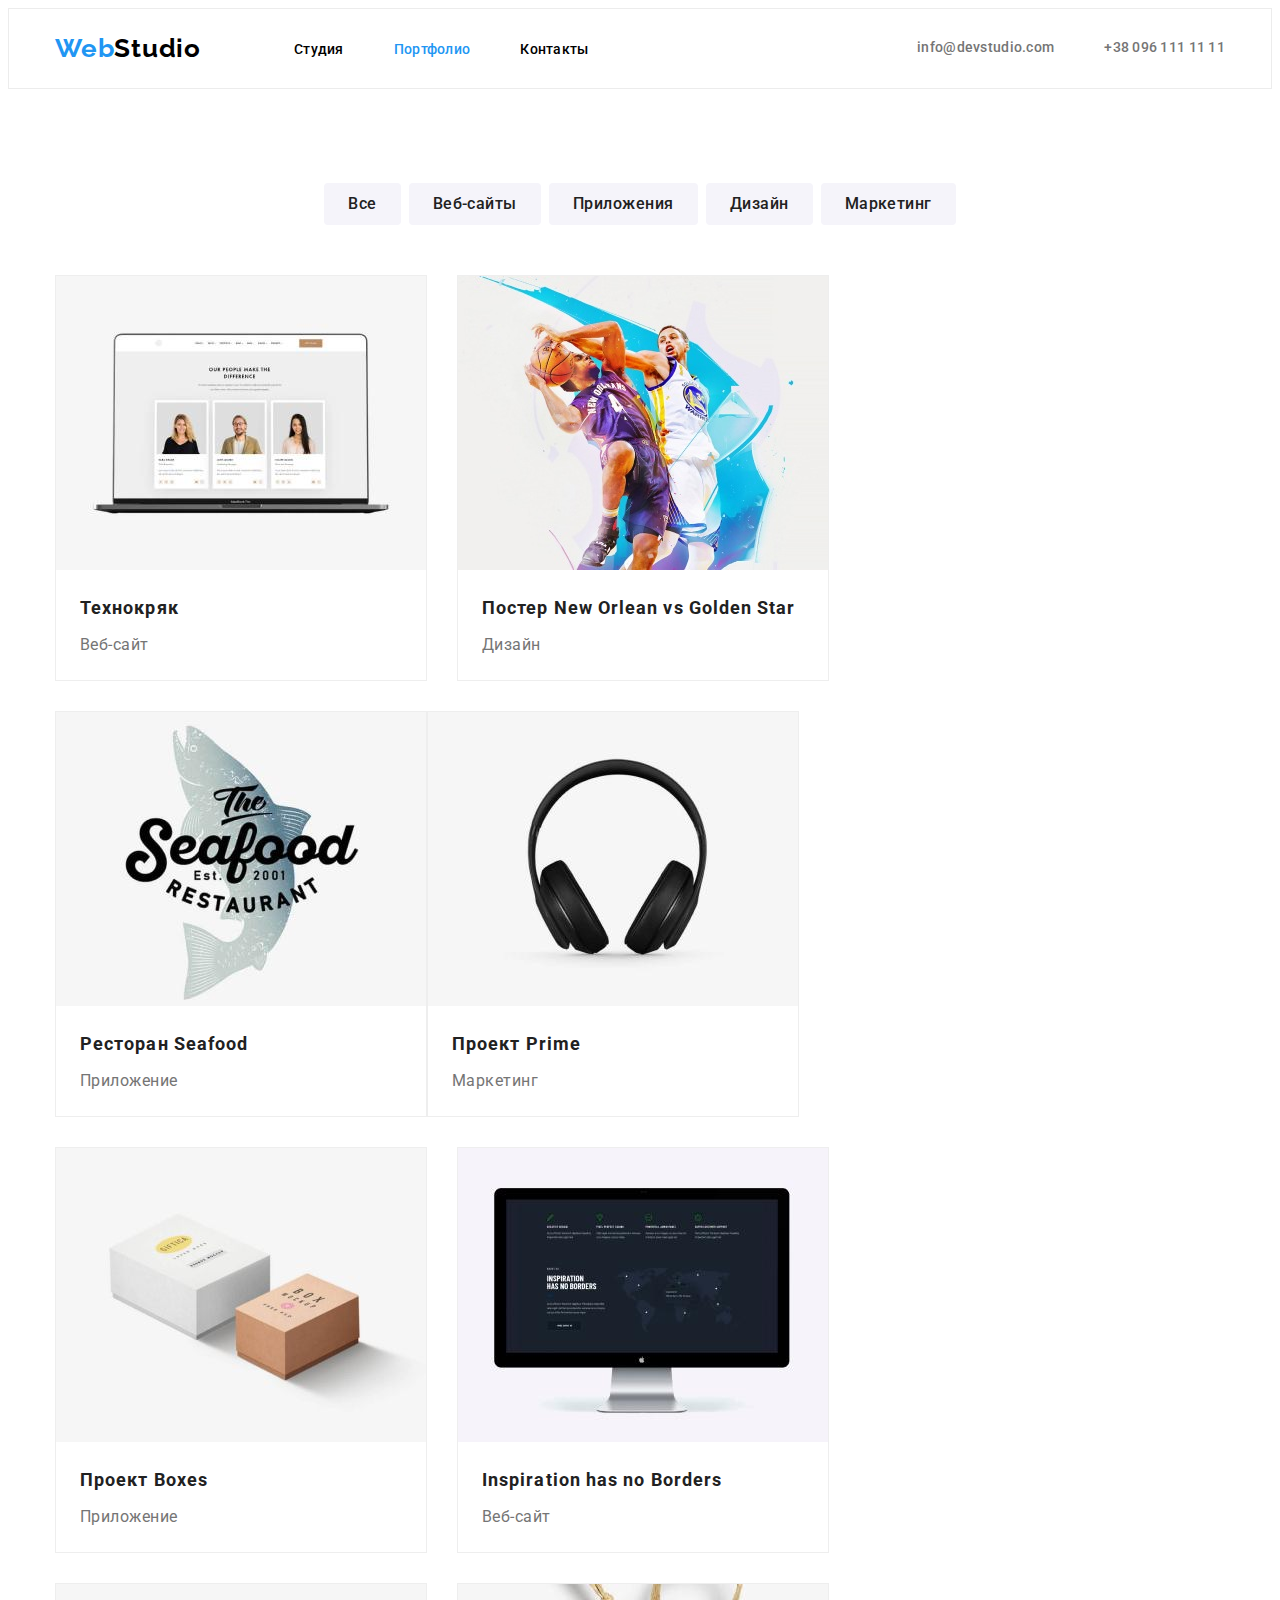
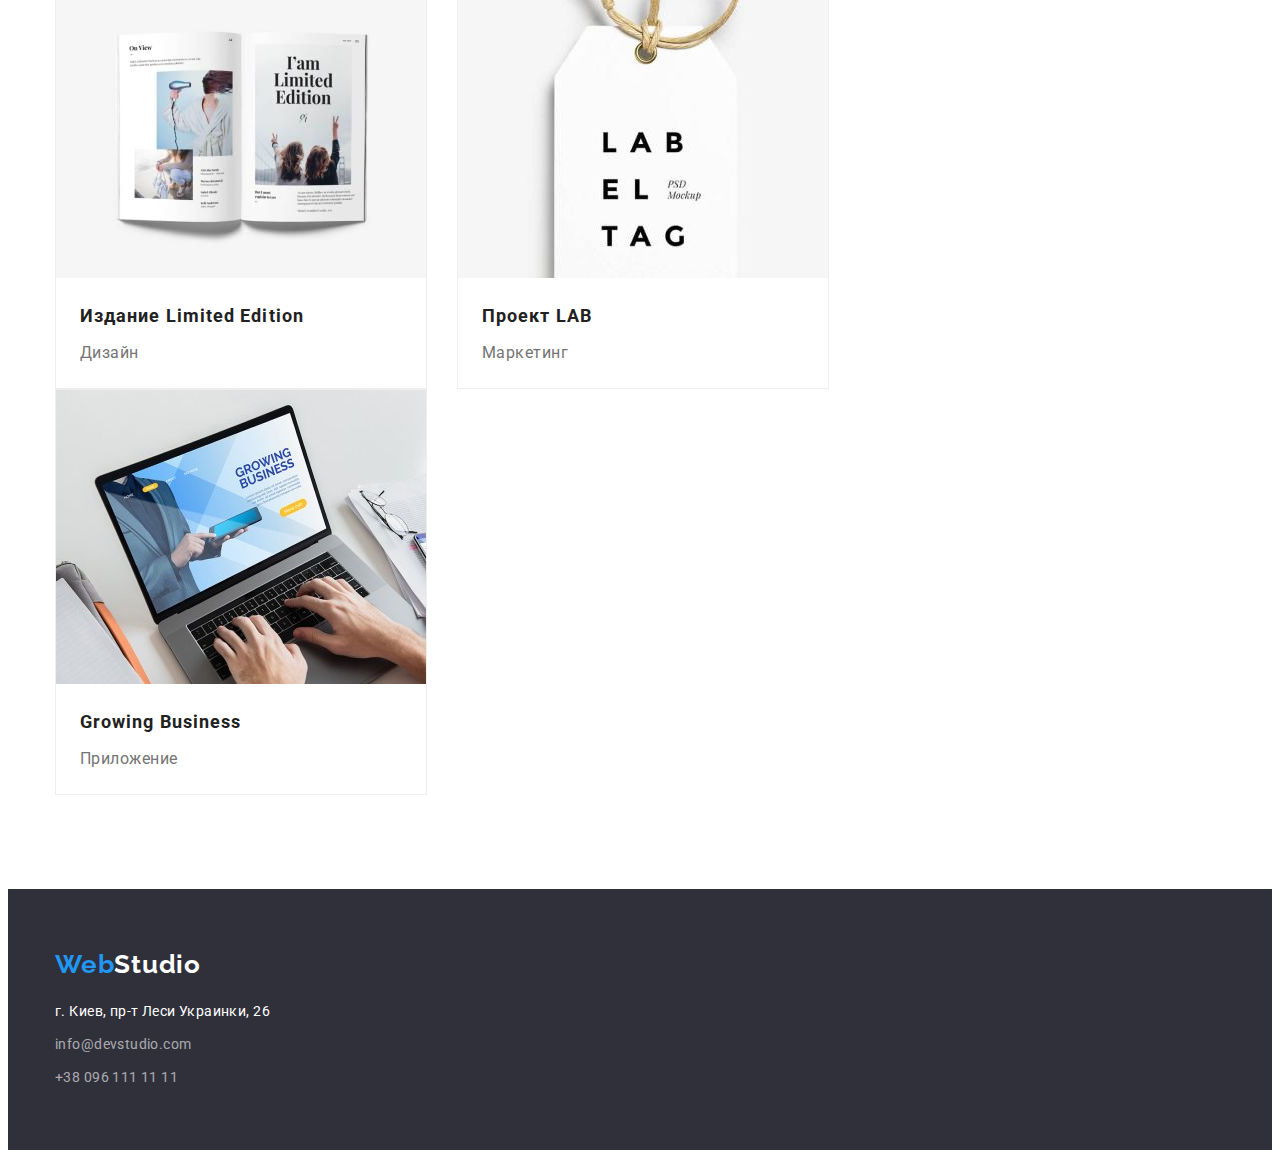
==== commit 3ef46b72: "correction" ====
--- a/portfolio.html
+++ b/portfolio.html
@@ -60,69 +60,87 @@
           <li class="filter-item"><button type="button" class="filter-button">Дизайн</button></li>
           <li class="filter-item"><button type="button" class="filter-button">Маркетинг</button></li>
         </ul>
-        <ul class="filter-examples">
+        <ul class="filter-examples list">
           <li class="filter-examples-item"><a href="" class="filter-examples-link link"></a>
-            <img src="./images/portfolio/portfolio1.jpg" alt="веб-сайт технокряк" />
+            <img src="./images/portfolio/portfolio1.jpg" alt="веб-сайт технокряк"
             width="370"
-            height="294"
-            <h2 class="filter-examples-title">Технокряк</h2>
-            <p class="filter-examples-text">Веб-сайт</p>
+            height="294"/>
+            <div class="filter-examples-main-text">
+              <h2 class="filter-examples-title">Технокряк</h2>
+              <p class="filter-examples-text">Веб-сайт</p>
+            </div>
           </li>
           <li class="filter-examples-item"><a href="" class="filter-examples-link link"></a>
-            <img src="./images/portfolio/portfolio2.jpg" alt="Постер New Orlean vs Golden Star" />
+            <img src="./images/portfolio/portfolio2.jpg" alt="Постер New Orlean vs Golden Star"
             width="370"
-            height="294"
-            <h2 class="filter-examples-title">Постер <span lang="en">New Orlean vs Golden Star</span></h2>
-            <p class="filter-examples-text">Дизайн</p>
+            height="294"/>
+            <div class="filter-examples-main-text">
+              <h2 class="filter-examples-title">Постер <span lang="en">New Orlean vs Golden Star</span></h2>
+              <p class="filter-examples-text">Дизайн</p>
+            </div>
           </li>
           <li class="filter-examples-item"><a href="" class="filter-examples-link link"></a>
-            <img src="./images/portfolio/portfolio3.jpg" alt="Ресторан Seafood" />
+            <img src="./images/portfolio/portfolio3.jpg" alt="Ресторан Seafood"
             width="370"
-            height="294"
-            <h2 class="filter-examples-title">Ресторан <span lang="en">Seafood</span></h2>
-            <p class="filter-examples-text">Приложение</p>
+            height="294"/>
+            <div class="filter-examples-main-text">
+              <h2 class="filter-examples-title">Ресторан <span lang="en">Seafood</span></h2>
+              <p class="filter-examples-text">Приложение</p>
+            </div>
           </li>
           <li class="filter-examples-item"><a href="" class="filter-examples-link link"></a>
-            <img src="./images/portfolio/portfolio4.jpg" alt="Проект Prime" />
+            <img src="./images/portfolio/portfolio4.jpg" alt="Проект Prime"
             width="370"
-            height="294"
-            <h2 class="filter-examples-title">Проект <span lang="en">Prime</span></h2>
-            <p class="filter-examples-text">Маркетинг</p>
+            height="294"/>
+            <div class="filter-examples-main-text">
+              <h2 class="filter-examples-title">Проект <span lang="en">Prime</span></h2>
+              <p class="filter-examples-text">Маркетинг</p>
+            </div>
           </li>
           <li class="filter-examples-item"><a href="" class="filter-examples-link link"></a>
-            <img src="./images/portfolio/portfolio5.jpg" alt="Проект Boxes" />
+            <img src="./images/portfolio/portfolio5.jpg" alt="Проект Boxes"
             width="370"
-            height="294"
-            <h2 class="filter-examples-title">Проект <span lang="en">Boxes</span></h2>
-            <p class="filter-examples-text">Приложение</p>
+            height="294"/>
+            <div class="filter-examples-main-text">
+              <h2 class="filter-examples-title">Проект <span lang="en">Boxes</span></h2>
+              <p class="filter-examples-text">Приложение</p>
+            </div>
           </li>
           <li class="filter-examples-item"><a href="" class="filter-examples-link link"></a>
-            <img src="./images/portfolio/portfolio6.jpg" alt="Inspiration has no Borders" />
+            <img src="./images/portfolio/portfolio6.jpg" alt="Inspiration has no Borders"
             width="370"
-            height="294"
-            <h2 class="filter-examples-title"><span lang="en">Inspiration has no Borders</span></h2>
-            <p class="filter-examples-text">Веб-сайт</p>
+            height="294"/>
+            <div class="filter-examples-main-text">
+              <h2 class="filter-examples-title"><span lang="en">Inspiration has no Borders</span></h2>
+              <p class="filter-examples-text">Веб-сайт</p>
+            </div>
           </li>
           <li class="filter-examples-item"><a href="" class="filter-examples-link link"></a>
-            <img src="./images/portfolio/portfolio7.jpg" alt="Издание Limited Edition" />
+            <img src="./images/portfolio/portfolio7.jpg" alt="Издание Limited Edition"
             width="370"
-            height="294"
-            <h2 class="filter-examples-title">Издание <span lang="en">Limited Edition</span></h2>
-            <p class="filter-examples-text">Дизайн</p>
+            height="294"/>
+            <div class="filter-examples-main-text">
+              <h2 class="filter-examples-title">Издание <span lang="en">Limited Edition</span></h2>
+              <p class="filter-examples-text">Дизайн</p>
+            </div>
           </li>
           <li class="filter-examples-item"><a href="" class="filter-examples-link link"></a>
-            <img src="./images/portfolio/portfolio8.jpg" alt="Проект LAB" />
+            <img src="./images/portfolio/portfolio8.jpg" alt="Проект LAB"
             width="370"
-            height="294"
-            <h2 class="filter-examples-title">Проект <span lang="en">LAB</span></h2>
-            <p class="filter-examples-text">Маркетинг</p>
+            height="294"/>
+            <div class="filter-examples-main-text">
+              <h2 class="filter-examples-title">Проект <span lang="en">LAB</span></h2>
+              <p class="filter-examples-text">Маркетинг</p>
+            </div>
           </li>
           <li class="filter-examples-item"><a href="" class="filter-examples-link link"></a>
-            <img src="./images/portfolio/portfolio9.jpg" alt="Growing Business" />
+            <img src="./images/portfolio/portfolio9.jpg" alt="Growing Business"
             width="370"
-            height="294"
-            <h2 class="filter-examples-title"><span lang="en">Growing Business</span></h2>
-            <p class="filter-examples-text">Приложение</p>
+            height="294"/>
+            <div class="filter-examples-main-text">
+              <h2 class="filter-examples-title"><span lang="en">Growing Business</span></h2>
+              <p class="filter-examples-text">Приложение</p>
+            </div>
           </li>
         </ul>
       </div>
@@ -155,4 +173,5 @@
     </div>
   </footer>
 </body>
+
 </html>--- a/css/styles.css
+++ b/css/styles.css
@@ -21,7 +21,7 @@
 h4, 
 h5, 
 h6 {
-  margin: 0;
+  margin: 0 auto;
 }
 ul {
   margin: 0;
@@ -70,8 +70,7 @@
 .header {
   padding-top: 24px;
   padding-bottom: 24px;
-  border-bottom-width: 1px;
-  border-bottom-color: #ECECEC;
+  border: 1px solid #ECECEC;
 }
 .header-link {
   font-weight: 500;
@@ -129,14 +128,12 @@
 
 /* --------------HERO---------------- */
 .hero-title {
-  padding-right: 236px;
-  padding-left: 236px;
   margin-bottom: 30px;
   font-weight: 900;
   font-size: 44px;
   line-height: 1.36;
-  text-align: center;
-  min-width: 696px;
+  /* text-align: center; */
+  max-width: 696px;
   letter-spacing: 0.06em;
   text-transform: uppercase;
   color: var(--main-title-color);
@@ -158,13 +155,16 @@
 }
 .hero-container {
   text-align: center;
+}
+.hero {
   padding-top: 200px;
   padding-bottom: 200px;
+  margin: 0 auto;
   background-color: var(--background-block-color);
 }
-
 /* ----------------FEATURES---------------*/
 .features-title {
+  margin-bottom: 10px;
   font-weight: 700;
   font-size: 14px;
   line-height: 1.14;
@@ -188,9 +188,9 @@
 .features-item:not(:last-child) {
   margin-right: 30px;
 }
-.features-container {
-  margin-top: 94px;
-  margin-bottom: 94px;
+.features {
+  padding-top: 94px;
+  padding-bottom: 94px;
 }
 /* -----------------ABOUT-US-------------- */
 .about-us-title {
@@ -203,7 +203,7 @@
   color: var(--second-title-color);
 }
 .about-us {
-  margin-bottom: 94px;
+  padding-bottom: 94px;
 }
 .about-us-list {
   display: flex;
@@ -231,7 +231,6 @@
   color: var(--second-text-color);
 }
 .our-team-text {
-  padding-bottom: 30px;
   font-size: 16px;
   line-height: 1.19;
   text-align: center;
@@ -255,6 +254,7 @@
 }
 .our-team-item-content {
   padding-top: 30px;
+  padding-bottom: 30px;
 }
 /* -----------------FOOTER-------------------------- */
 .footer-address-map:hover,
@@ -317,6 +317,7 @@
 }
 .filter-list {
   display: flex;
+  margin-bottom: 50px;
   justify-content: center;
 }
 .filter-item:not(:last-child) {
@@ -327,12 +328,11 @@
   flex-wrap: wrap;
 }
 .filter-examples-item {
-  padding-bottom: 20px;
   margin-right: 30px;
   margin-bottom: 30px;
   width: 370px; 
-  border-bottom: 1px #EEEEEE;
- }
+  border: 1px solid #EEEEEE;
+}
 .filter-examples-item:nth-child(3n) {
   margin-right: 0;
 }
@@ -341,7 +341,6 @@
 }
 .filter-button {
   padding: 6px 22px;
-  margin-bottom: 34px;
   font-family: inherit;
   font-weight: 500;
   font-size: 16px;
@@ -370,11 +369,13 @@
   background-color: var(--background-color-third-color);
 }
 .filter-examples-text {
-  padding-bottom: 20px;
   font-size: 16px;
   line-height: 1.88;
   text-align: left;
   letter-spacing: 0.03em;
   color: var(--first-text-color);
   background-color: var(--background-color-third-color);
+}
+.filter-examples-main-text {
+  padding: 20px 24px;
 }